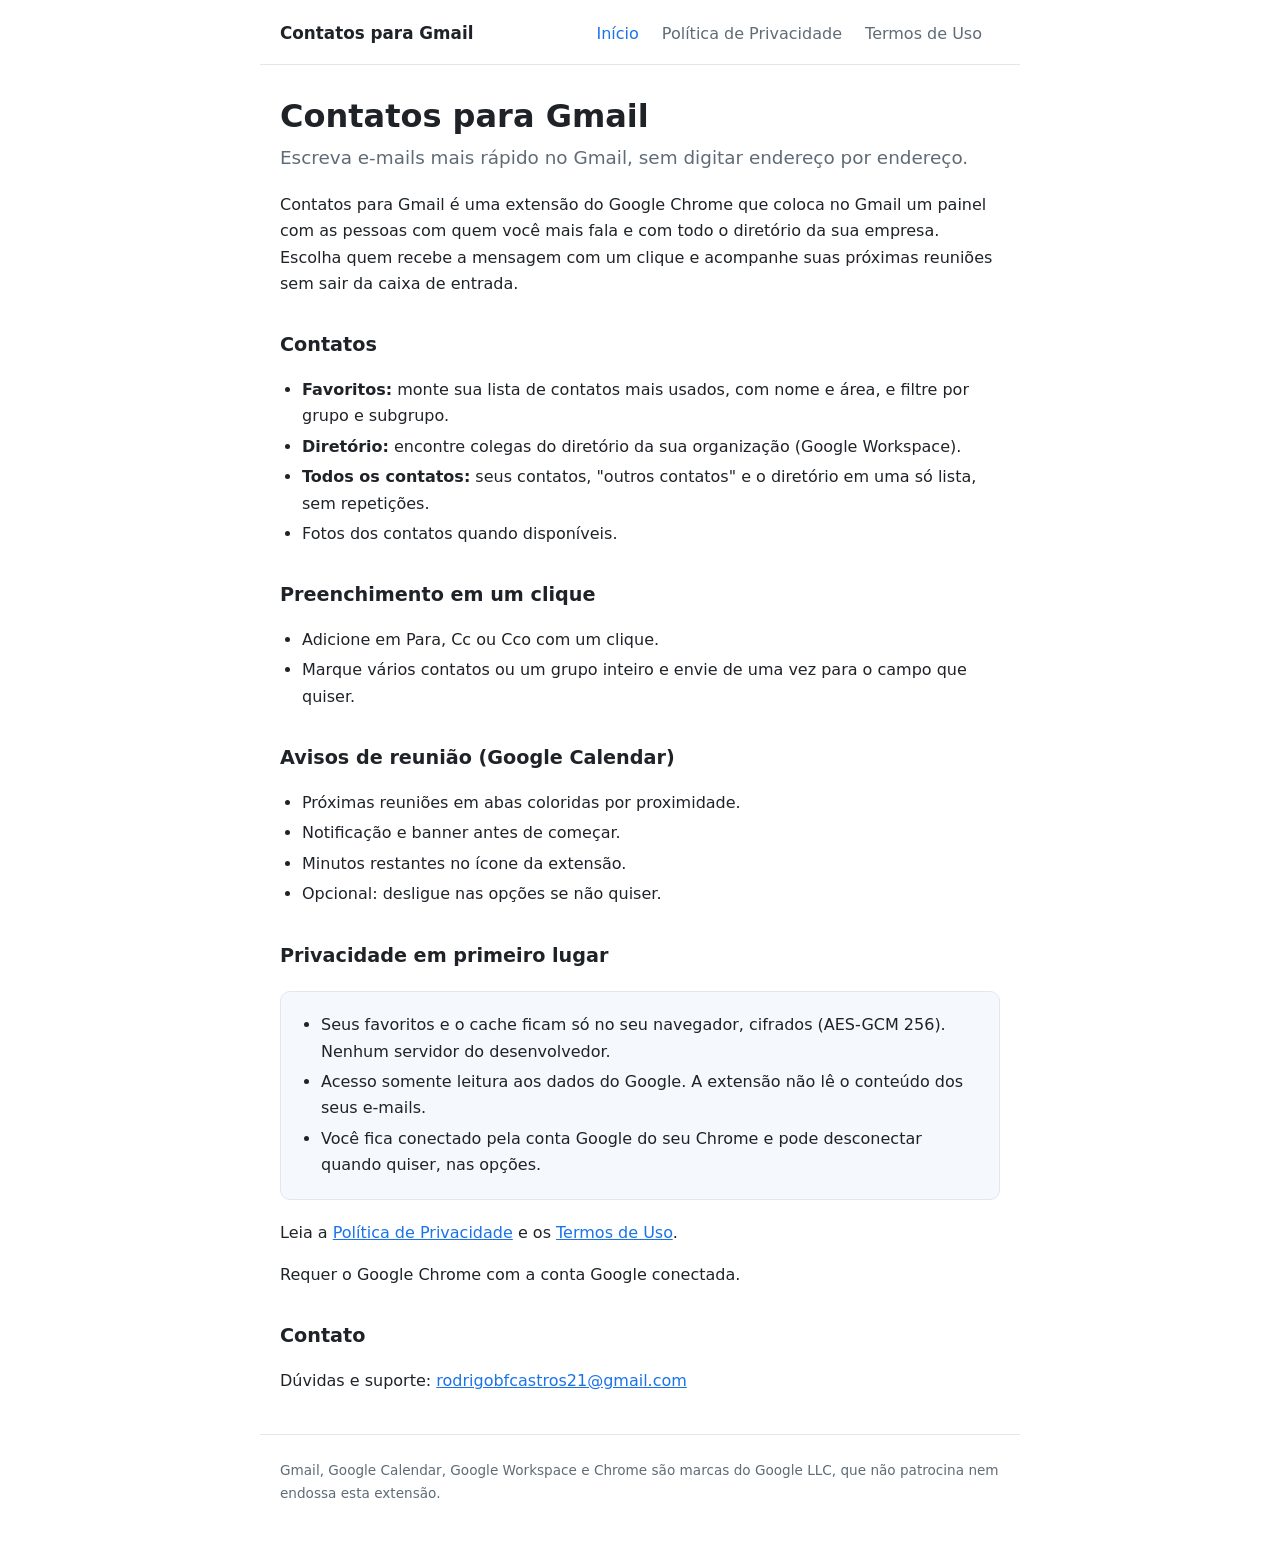
==== index.html @ 97606bad "Add files via upload" ====
<!doctype html>
<html lang="pt-BR">
<head>
<meta charset="utf-8">
<meta name="viewport" content="width=device-width,initial-scale=1">
<title>Contatos para Gmail</title>
<meta name="description" content="Favoritos e diretório da empresa no Gmail: preencha Para, Cc e Cco com um clique e receba avisos das reuniões.">
<link rel="icon" href="icon128.png">
<link rel="stylesheet" href="style.css">
</head>
<body>
<header>
  <strong>Contatos para Gmail</strong>
  <nav>
    <a href="index.html" aria-current="page">Início</a>
    <a href="privacidade.html">Política de Privacidade</a>
    <a href="termos.html">Termos de Uso</a>
  </nav>
</header>
<main>
  <h1>Contatos para Gmail</h1>
  <p class="lead">Escreva e-mails mais rápido no Gmail, sem digitar endereço por endereço.</p>
  <p>Contatos para Gmail é uma extensão do Google Chrome que coloca no Gmail um painel com as pessoas com quem você mais fala e com todo o diretório da sua empresa. Escolha quem recebe a mensagem com um clique e acompanhe suas próximas reuniões sem sair da caixa de entrada.</p>

  <h2>Contatos</h2>
  <ul>
    <li><strong>Favoritos:</strong> monte sua lista de contatos mais usados, com nome e área, e filtre por grupo e subgrupo.</li>
    <li><strong>Diretório:</strong> encontre colegas do diretório da sua organização (Google Workspace).</li>
    <li><strong>Todos os contatos:</strong> seus contatos, "outros contatos" e o diretório em uma só lista, sem repetições.</li>
    <li>Fotos dos contatos quando disponíveis.</li>
  </ul>

  <h2>Preenchimento em um clique</h2>
  <ul>
    <li>Adicione em Para, Cc ou Cco com um clique.</li>
    <li>Marque vários contatos ou um grupo inteiro e envie de uma vez para o campo que quiser.</li>
  </ul>

  <h2>Avisos de reunião (Google Calendar)</h2>
  <ul>
    <li>Próximas reuniões em abas coloridas por proximidade.</li>
    <li>Notificação e banner antes de começar.</li>
    <li>Minutos restantes no ícone da extensão.</li>
    <li>Opcional: desligue nas opções se não quiser.</li>
  </ul>

  <h2>Privacidade em primeiro lugar</h2>
  <div class="box">
    <ul>
      <li>Seus favoritos e o cache ficam só no seu navegador, cifrados (AES-GCM 256). Nenhum servidor do desenvolvedor.</li>
      <li>Acesso somente leitura aos dados do Google. A extensão não lê o conteúdo dos seus e-mails.</li>
      <li>Você fica conectado pela conta Google do seu Chrome e pode desconectar quando quiser, nas opções.</li>
    </ul>
  </div>
  <p>Leia a <a href="privacidade.html">Política de Privacidade</a> e os <a href="termos.html">Termos de Uso</a>.</p>
  <p>Requer o Google Chrome com a conta Google conectada.</p>

  <h2>Contato</h2>
  <p>Dúvidas e suporte: <a href="mailto:rodrigobfcastros21@gmail.com">rodrigobfcastros21@gmail.com</a></p>
</main>
<footer>
  Gmail, Google Calendar, Google Workspace e Chrome são marcas do Google LLC, que não patrocina nem endossa esta extensão.
</footer>
</body>
</html>
---- style.css ----
:root{--bg:#fff;--fg:#1f2328;--muted:#5f6b76;--line:#e3e7eb;--brand:#1a73e8;--soft:#f5f8fc}
@media (prefers-color-scheme:dark){:root{--bg:#111418;--fg:#e8eaed;--muted:#9aa4af;--line:#2a2f36;--brand:#8ab4f8;--soft:#181c22}}
*{box-sizing:border-box}
body{margin:0;background:var(--bg);color:var(--fg);font:16px/1.65 system-ui,-apple-system,"Segoe UI",Roboto,sans-serif}
a{color:var(--brand)}
header,main,footer{max-width:760px;margin:0 auto;padding:0 20px}
header{display:flex;flex-wrap:wrap;gap:12px 24px;align-items:center;justify-content:space-between;padding-top:20px;padding-bottom:16px;border-bottom:1px solid var(--line)}
header strong{font-size:1.05rem}
nav a{margin-right:18px;text-decoration:none;color:var(--muted)}
nav a:hover,nav a[aria-current]{color:var(--brand)}
h1{font-size:2rem;line-height:1.2;margin:32px 0 8px}
h2{font-size:1.2rem;margin:32px 0 8px}
.lead{font-size:1.15rem;color:var(--muted);margin-top:0}
.meta{color:var(--muted);font-size:.9rem}
ul{padding-left:22px}
li{margin:4px 0}
table{border-collapse:collapse;width:100%;font-size:.93rem;margin:12px 0}
th,td{border:1px solid var(--line);padding:8px 10px;text-align:left;vertical-align:top}
th{background:var(--soft)}
code{background:var(--soft);padding:1px 5px;border-radius:4px;font-size:.9em}
.box{background:var(--soft);border:1px solid var(--line);border-radius:10px;padding:4px 18px;margin:20px 0}
footer{color:var(--muted);font-size:.85rem;padding-top:24px;padding-bottom:40px;margin-top:40px;border-top:1px solid var(--line)}
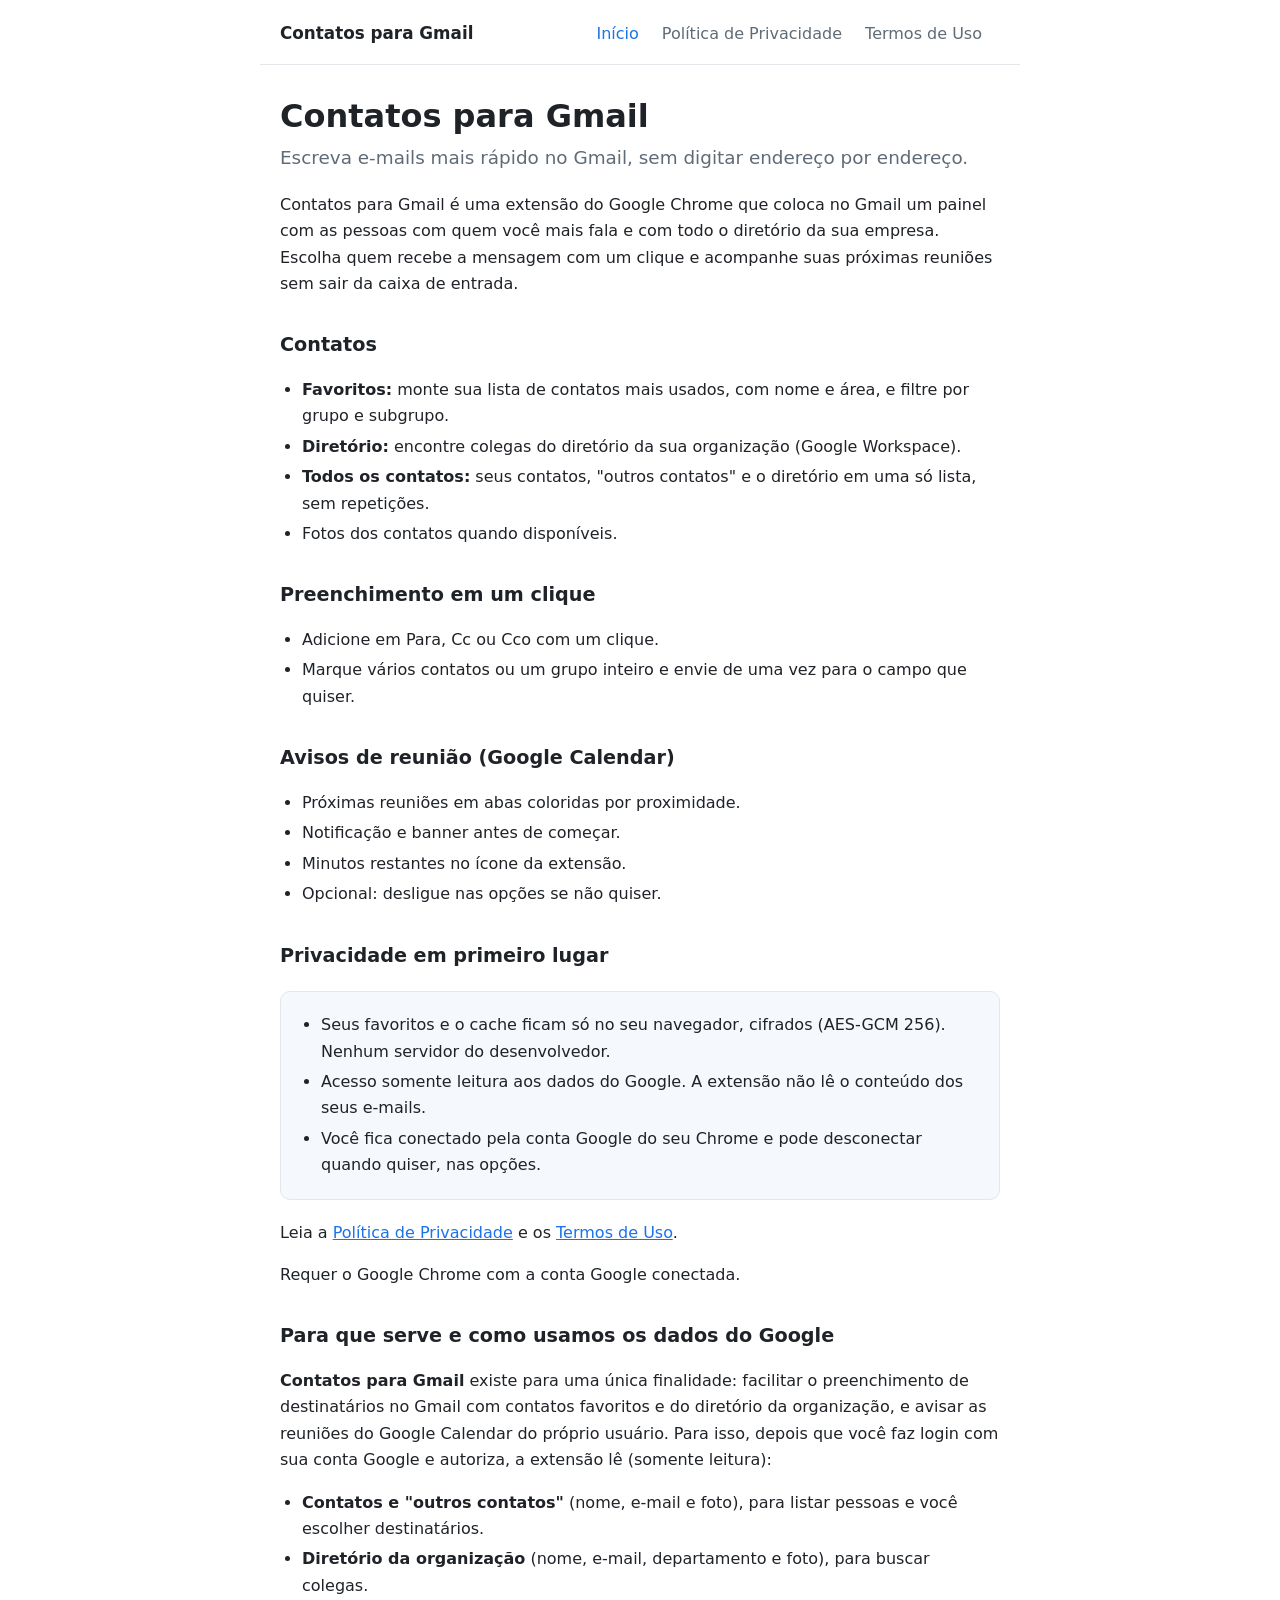
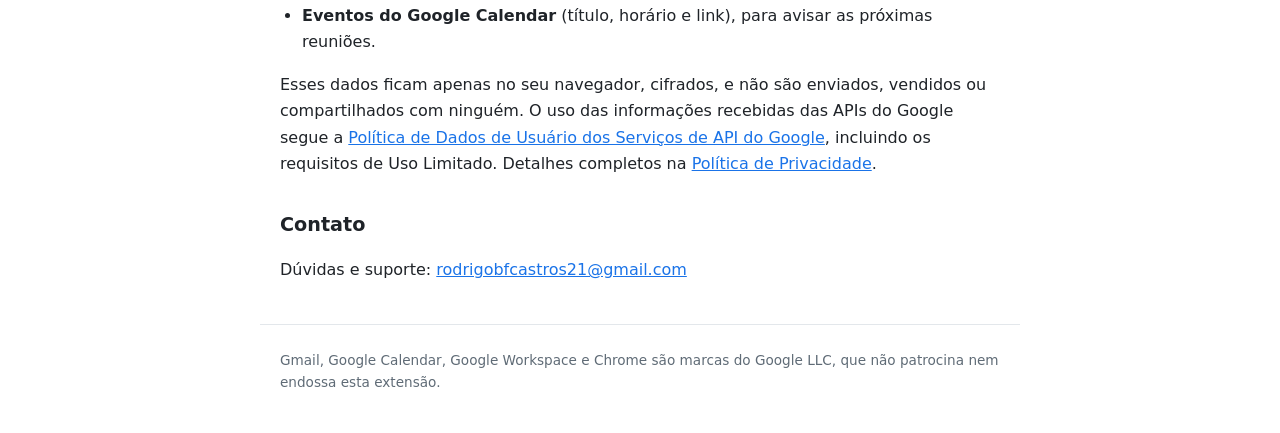
==== commit 9ceff7b1: "Add files via upload" ====
--- a/index.html
+++ b/index.html
@@ -55,6 +55,15 @@
   <p>Leia a <a href="privacidade.html">Política de Privacidade</a> e os <a href="termos.html">Termos de Uso</a>.</p>
   <p>Requer o Google Chrome com a conta Google conectada.</p>
 
+  <h2>Para que serve e como usamos os dados do Google</h2>
+  <p><strong>Contatos para Gmail</strong> existe para uma única finalidade: facilitar o preenchimento de destinatários no Gmail com contatos favoritos e do diretório da organização, e avisar as reuniões do Google Calendar do próprio usuário. Para isso, depois que você faz login com sua conta Google e autoriza, a extensão lê (somente leitura):</p>
+  <ul>
+    <li><strong>Contatos e "outros contatos"</strong> (nome, e-mail e foto), para listar pessoas e você escolher destinatários.</li>
+    <li><strong>Diretório da organização</strong> (nome, e-mail, departamento e foto), para buscar colegas.</li>
+    <li><strong>Eventos do Google Calendar</strong> (título, horário e link), para avisar as próximas reuniões.</li>
+  </ul>
+  <p>Esses dados ficam apenas no seu navegador, cifrados, e não são enviados, vendidos ou compartilhados com ninguém. O uso das informações recebidas das APIs do Google segue a <a href="https://developers.google.com/terms/api-services-user-data-policy">Política de Dados de Usuário dos Serviços de API do Google</a>, incluindo os requisitos de Uso Limitado. Detalhes completos na <a href="privacidade.html">Política de Privacidade</a>.</p>
+
   <h2>Contato</h2>
   <p>Dúvidas e suporte: <a href="mailto:rodrigobfcastros21@gmail.com">rodrigobfcastros21@gmail.com</a></p>
 </main>
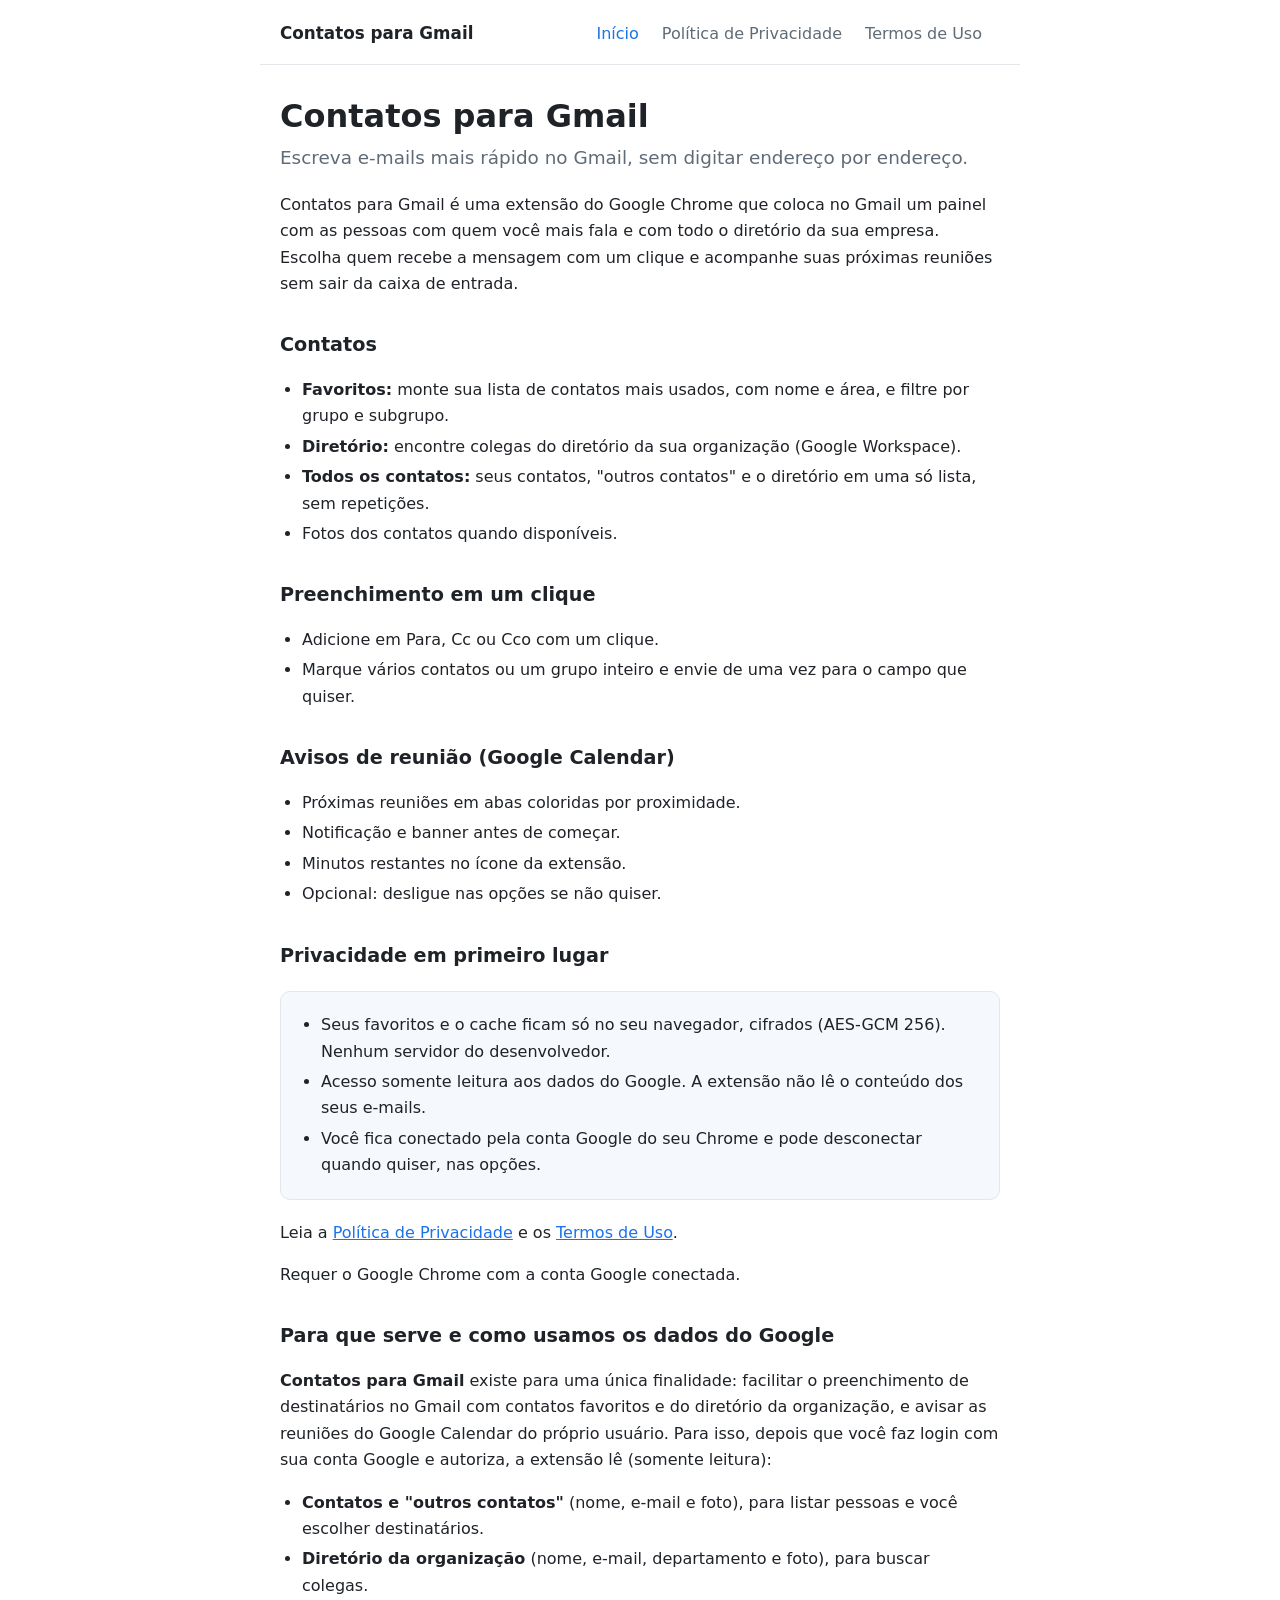
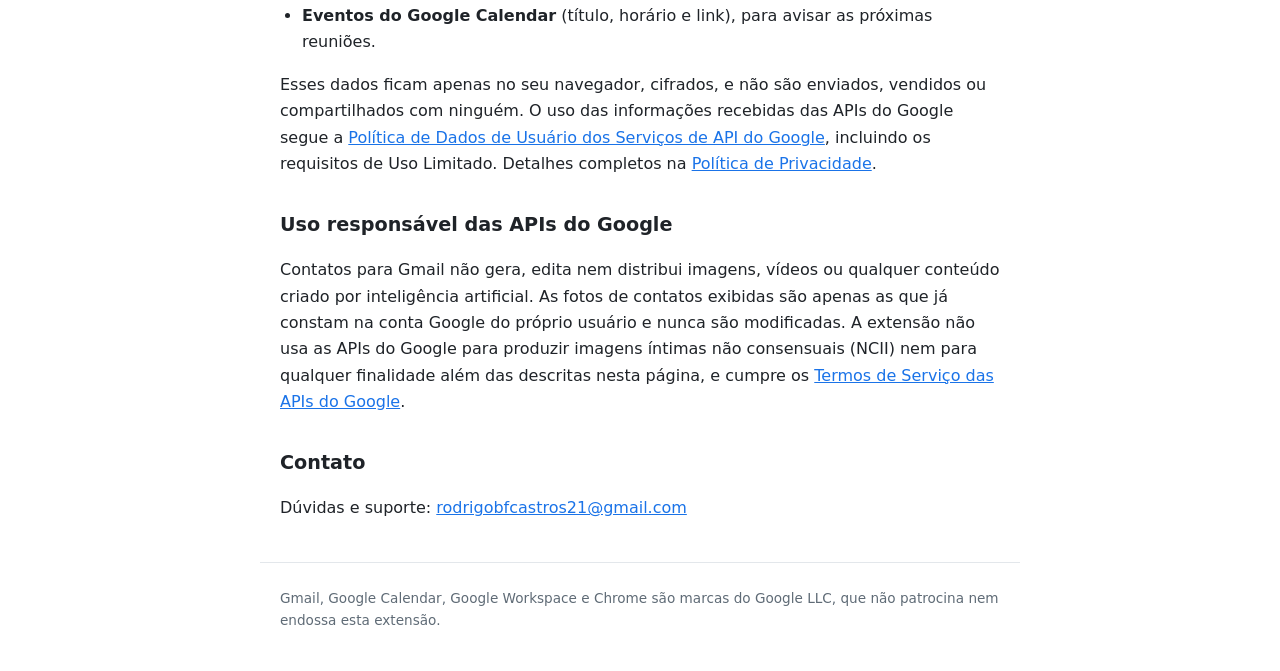
==== commit 9b8714a3: "Add files via upload" ====
--- a/index.html
+++ b/index.html
@@ -64,6 +64,9 @@
   </ul>
   <p>Esses dados ficam apenas no seu navegador, cifrados, e não são enviados, vendidos ou compartilhados com ninguém. O uso das informações recebidas das APIs do Google segue a <a href="https://developers.google.com/terms/api-services-user-data-policy">Política de Dados de Usuário dos Serviços de API do Google</a>, incluindo os requisitos de Uso Limitado. Detalhes completos na <a href="privacidade.html">Política de Privacidade</a>.</p>
 
+  <h2>Uso responsável das APIs do Google</h2>
+  <p>Contatos para Gmail não gera, edita nem distribui imagens, vídeos ou qualquer conteúdo criado por inteligência artificial. As fotos de contatos exibidas são apenas as que já constam na conta Google do próprio usuário e nunca são modificadas. A extensão não usa as APIs do Google para produzir imagens íntimas não consensuais (NCII) nem para qualquer finalidade além das descritas nesta página, e cumpre os <a href="https://developers.google.com/terms">Termos de Serviço das APIs do Google</a>.</p>
+
   <h2>Contato</h2>
   <p>Dúvidas e suporte: <a href="mailto:rodrigobfcastros21@gmail.com">rodrigobfcastros21@gmail.com</a></p>
 </main>
